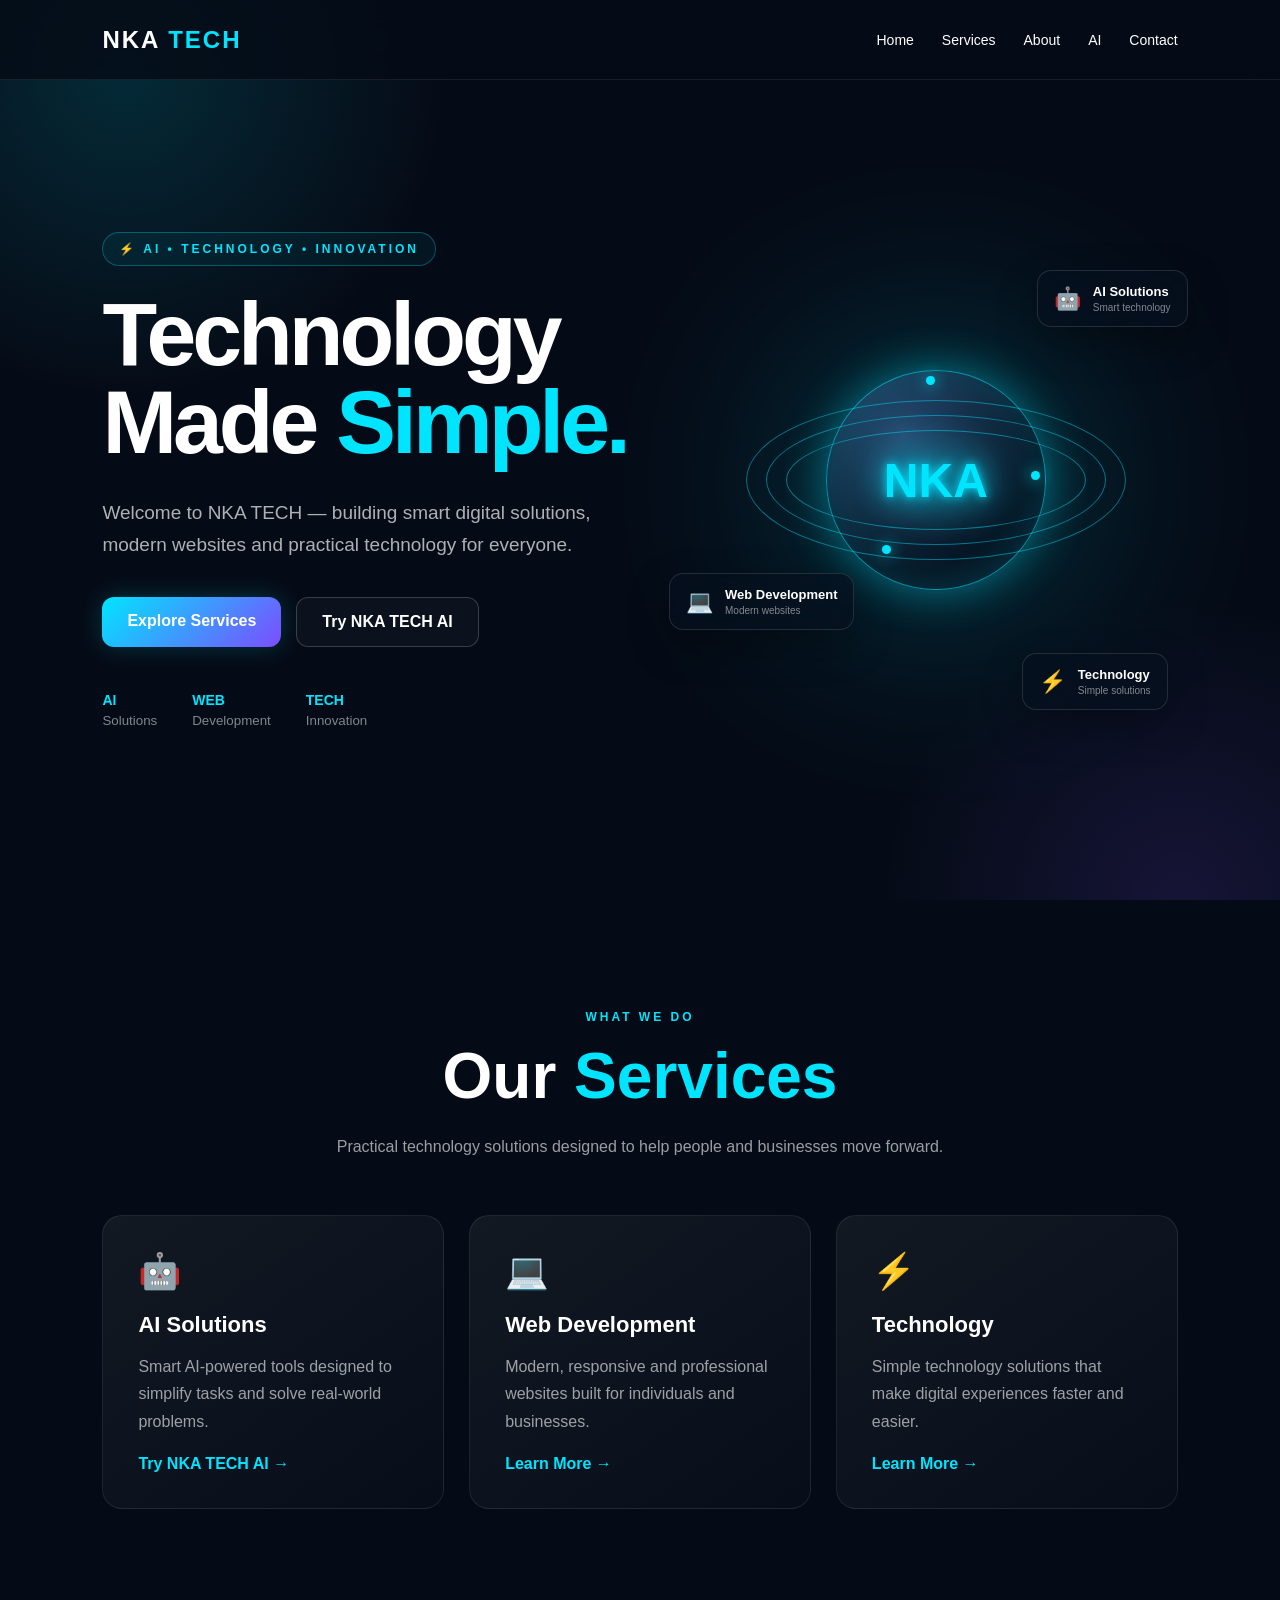
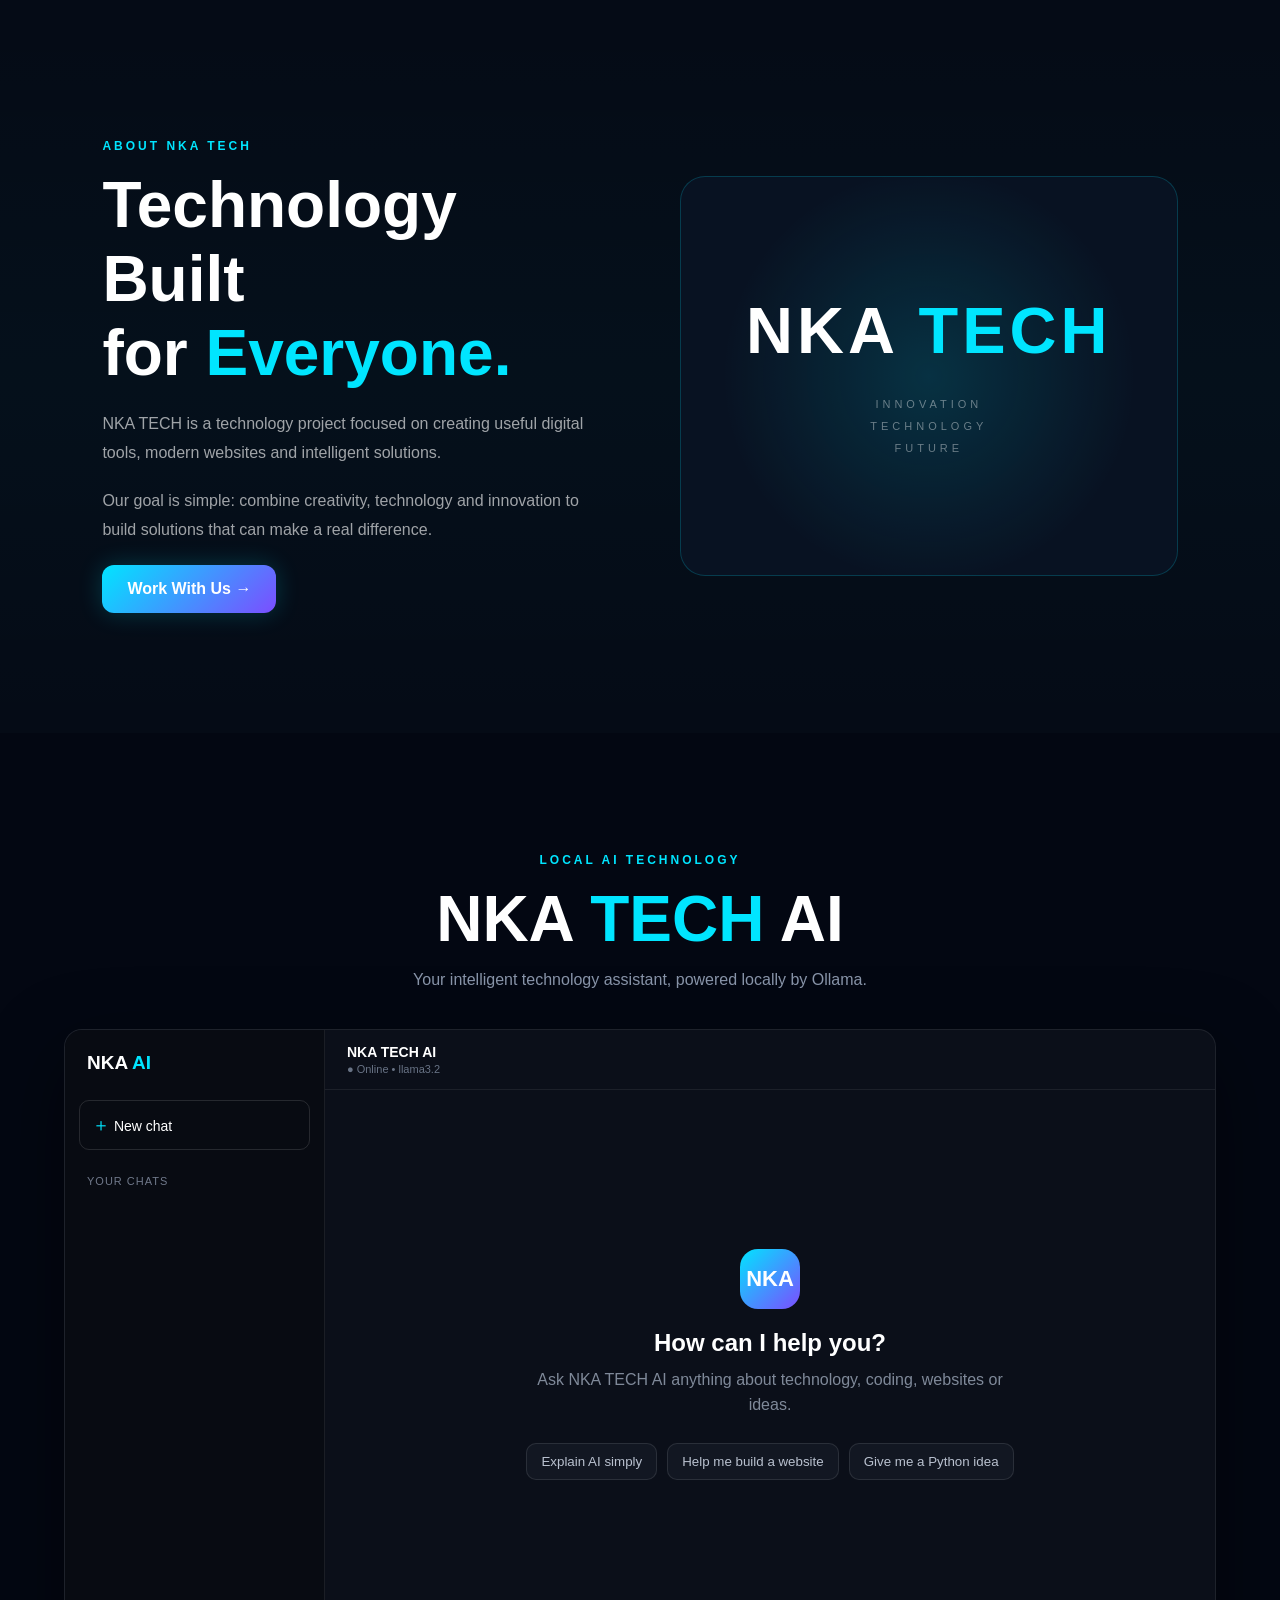
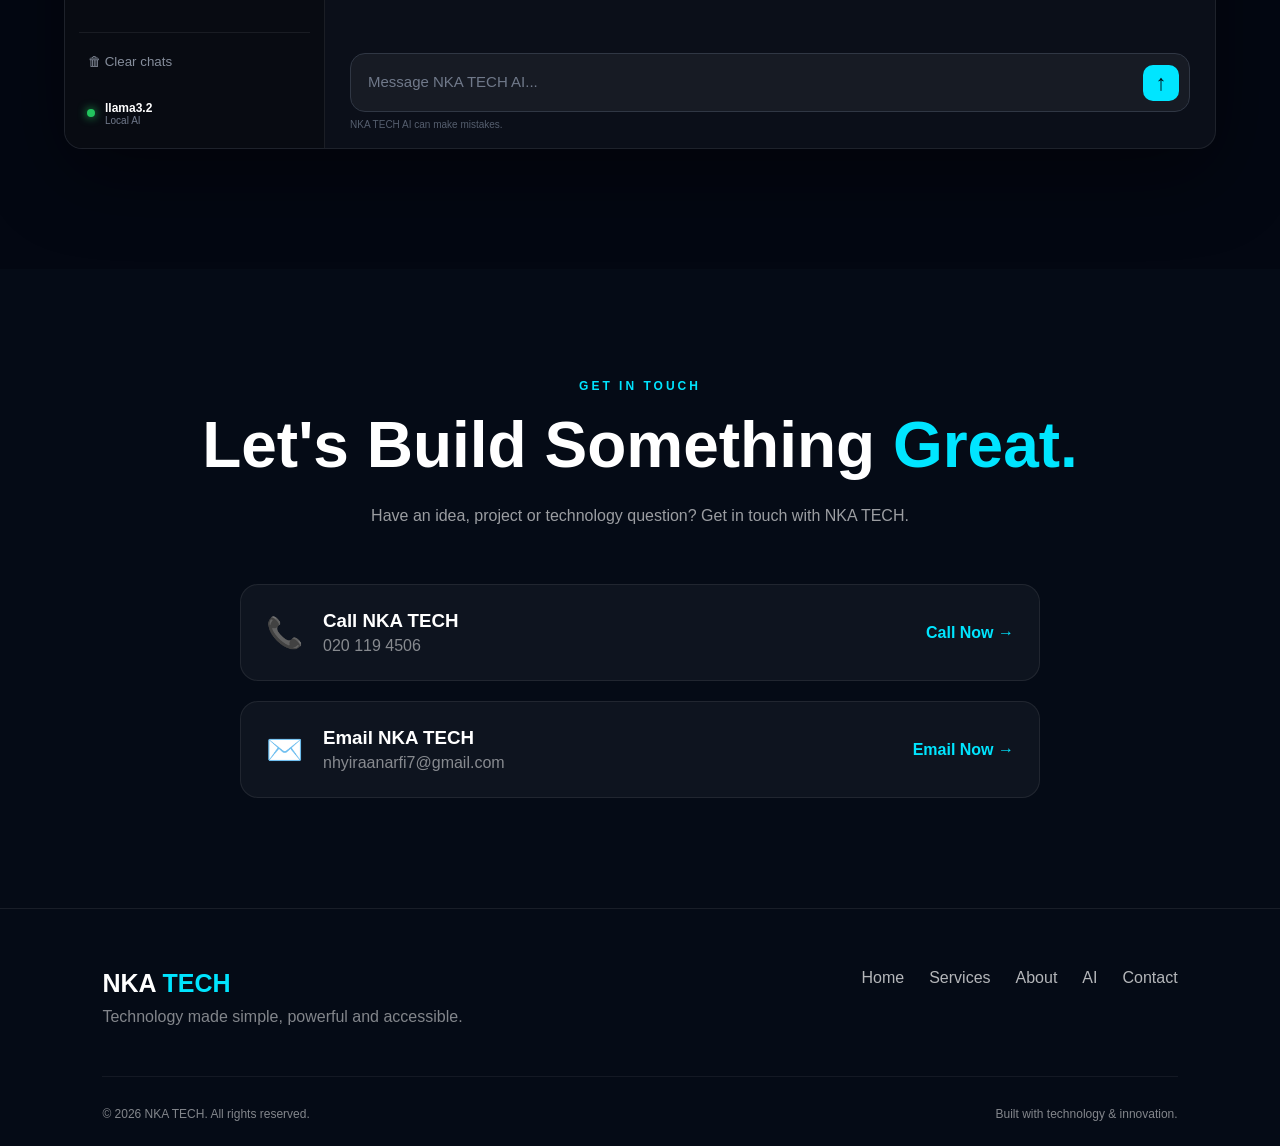
==== index.html @ e3b8e126 "Add files via upload" ====
<!DOCTYPE html>
<html lang="en">

<head>
    <meta charset="UTF-8">
    <meta name="viewport" content="width=device-width, initial-scale=1.0">

    <title>NKA TECH</title>

    <link rel="stylesheet" href="style.css">
</head>

<body>

    <!-- ================= HEADER ================= -->

    <header>

        <div class="logo">
            NKA <span>TECH</span>
        </div>

        <nav>
            <a href="#home">Home</a>
            <a href="#services">Services</a>
            <a href="#about">About</a>
            <a href="#ai">AI</a>
            <a href="#contact">Contact</a>
        </nav>

    </header>


    <main>

        <!-- ================= HERO ================= -->

        <section id="home" class="hero">

            <div class="hero-content">

                <div class="hero-tag">
                    ⚡ AI • TECHNOLOGY • INNOVATION
                </div>

                <h1>
                    Technology<br>
                    Made <span>Simple.</span>
                </h1>

                <p>
                    Welcome to NKA TECH — building smart digital
                    solutions, modern websites and practical
                    technology for everyone.
                </p>

                <div class="hero-buttons">

                    <a href="#services" class="btn primary">
                        Explore Services
                    </a>

                    <a href="#ai" class="btn secondary">
                        Try NKA TECH AI
                    </a>

                </div>

                <div class="hero-stats">

                    <div>
                        <strong>AI</strong>
                        <small>Solutions</small>
                    </div>

                    <div>
                        <strong>WEB</strong>
                        <small>Development</small>
                    </div>

                    <div>
                        <strong>TECH</strong>
                        <small>Innovation</small>
                    </div>

                </div>

            </div>


            <!-- FUTURISTIC VISUAL -->

            <div class="hero-visual">

                <div class="glow"></div>

                <div class="tech-orb">

                    <div class="orb-core">
                        NKA
                    </div>

                    <div class="orb-ring ring-one"></div>
                    <div class="orb-ring ring-two"></div>
                    <div class="orb-ring ring-three"></div>

                    <div class="orb-dot dot-one"></div>
                    <div class="orb-dot dot-two"></div>
                    <div class="orb-dot dot-three"></div>

                </div>


                <div class="floating-card card-one">

                    <span>🤖</span>

                    <div>
                        <strong>AI Solutions</strong>
                        <small>Smart technology</small>
                    </div>

                </div>


                <div class="floating-card card-two">

                    <span>💻</span>

                    <div>
                        <strong>Web Development</strong>
                        <small>Modern websites</small>
                    </div>

                </div>


                <div class="floating-card card-three">

                    <span>⚡</span>

                    <div>
                        <strong>Technology</strong>
                        <small>Simple solutions</small>
                    </div>

                </div>

            </div>

        </section>


        <!-- ================= SERVICES ================= -->

        <section id="services" class="section">

            <p class="section-label">
                WHAT WE DO
            </p>

            <h2>
                Our <span>Services</span>
            </h2>

            <p class="section-intro">
                Practical technology solutions designed to help
                people and businesses move forward.
            </p>


            <div class="services">

                <div class="service-card">

                    <div class="service-icon">🤖</div>

                    <h3>AI Solutions</h3>

                    <p>
                        Smart AI-powered tools designed to simplify
                        tasks and solve real-world problems.
                    </p>

                    <a href="#ai">
                        Try NKA TECH AI →
                    </a>

                </div>


                <div class="service-card">

                    <div class="service-icon">💻</div>

                    <h3>Web Development</h3>

                    <p>
                        Modern, responsive and professional websites
                        built for individuals and businesses.
                    </p>

                    <a href="#contact">
                        Learn More →
                    </a>

                </div>


                <div class="service-card">

                    <div class="service-icon">⚡</div>

                    <h3>Technology</h3>

                    <p>
                        Simple technology solutions that make digital
                        experiences faster and easier.
                    </p>

                    <a href="#contact">
                        Learn More →
                    </a>

                </div>

            </div>

        </section>


        <!-- ================= ABOUT ================= -->

        <section id="about" class="about-section">

            <div class="about-content">

                <div class="about-text">

                    <p class="section-label">
                        ABOUT NKA TECH
                    </p>

                    <h2>
                        Technology Built<br>
                        for <span>Everyone.</span>
                    </h2>

                    <p>
                        NKA TECH is a technology project focused on
                        creating useful digital tools, modern websites
                        and intelligent solutions.
                    </p>

                    <p>
                        Our goal is simple: combine creativity,
                        technology and innovation to build solutions
                        that can make a real difference.
                    </p>

                    <a href="#contact" class="btn primary">
                        Work With Us →
                    </a>

                </div>


                <div class="about-card">

                    <div class="about-logo">
                        NKA
                        <span>TECH</span>
                    </div>

                    <div class="about-lines">
                        INNOVATION<br>
                        TECHNOLOGY<br>
                        FUTURE
                    </div>

                </div>

            </div>

        </section>


        <!-- ================= AI ================= -->

        <section id="ai" class="ai-section">

            <div class="ai-header">

                <p class="section-label">
                    LOCAL AI TECHNOLOGY
                </p>

                <h2>
                    NKA <span>TECH</span> AI
                </h2>

                <p>
                    Your intelligent technology assistant,
                    powered locally by Ollama.
                </p>

            </div>


            <div class="ai-app">


                <!-- SIDEBAR -->

                <aside class="chat-sidebar" id="chat-sidebar">

                    <div class="sidebar-top">

                        <div class="sidebar-logo">
                            NKA <span>AI</span>
                        </div>

                        <button id="new-chat" class="new-chat">
                            <span>＋</span>
                            New chat
                        </button>

                    </div>


                    <div class="chat-history-title">
                        Your chats
                    </div>

                    <div id="chat-history" class="chat-history">
                    </div>


                    <div class="sidebar-bottom">

                        <button id="clear-chats" class="sidebar-button">
                            🗑 Clear chats
                        </button>

                        <div class="model-status">

                            <span class="status-dot"></span>

                            <div>
                                <strong>llama3.2</strong>
                                <small>Local AI</small>
                            </div>

                        </div>

                    </div>

                </aside>


                <!-- CHAT AREA -->

                <div class="chat-area">


                    <!-- CHAT HEADER -->

                    <div class="chat-header">

                        <button id="mobile-menu" class="mobile-menu">
                            ☰
                        </button>

                        <div>

                            <strong>
                                NKA TECH AI
                            </strong>

                            <small>
                                ● Online • llama3.2
                            </small>

                        </div>

                    </div>


                    <!-- MESSAGES -->

                    <div id="chat-messages" class="chat-messages">

                        <div class="welcome-screen">

                            <div class="welcome-logo">
                                NKA
                            </div>

                            <h3>
                                How can I help you?
                            </h3>

                            <p>
                                Ask NKA TECH AI anything about
                                technology, coding, websites or ideas.
                            </p>

                            <div class="suggestions">

                                <button>
                                    Explain AI simply
                                </button>

                                <button>
                                    Help me build a website
                                </button>

                                <button>
                                    Give me a Python idea
                                </button>

                            </div>

                        </div>

                    </div>


                    <!-- INPUT -->

                    <div class="chat-input-wrapper">

                        <div class="chat-input-box">

                            <textarea
                                id="ai-input"
                                rows="1"
                                placeholder="Message NKA TECH AI..."
                                autocomplete="off"
                            ></textarea>

                            <button
                                id="send-ai"
                                class="send-button"
                                title="Send"
                            >
                                ↑
                            </button>

                        </div>

                        <div class="input-footer">

                            <span>
                                NKA TECH AI can make mistakes.
                            </span>

                            <button
                                id="stop-ai"
                                class="stop-button"
                                style="display:none;"
                            >
                                ■ Stop
                            </button>

                        </div>

                    </div>

                </div>

            </div>

        </section>


        <!-- ================= CONTACT ================= -->

        <section id="contact" class="contact-section">

            <p class="section-label">
                GET IN TOUCH
            </p>

            <h2>
                Let's Build Something <span>Great.</span>
            </h2>

            <p class="section-intro">
                Have an idea, project or technology question?
                Get in touch with NKA TECH.
            </p>


            <div class="contact-container">

                <div class="contact-card">

                    <div class="contact-icon">
                        📞
                    </div>

                    <div>
                        <h3>Call NKA TECH</h3>
                        <p>020 119 4506</p>
                    </div>

                    <a href="tel:0201194506">
                        Call Now →
                    </a>

                </div>


                <div class="contact-card">

                    <div class="contact-icon">
                        ✉️
                    </div>

                    <div>
                        <h3>Email NKA TECH</h3>
                        <p>nhyiraanarfi7@gmail.com</p>
                    </div>

                    <a href="mailto:nhyiraanarfi7@gmail.com">
                        Email Now →
                    </a>

                </div>

            </div>

        </section>

    </main>


    <!-- ================= FOOTER ================= -->

    <footer>

        <div class="footer-content">

            <div>

                <h2>
                    NKA <span>TECH</span>
                </h2>

                <p>
                    Technology made simple, powerful and accessible.
                </p>

            </div>


            <div class="footer-links">

                <a href="#home">Home</a>
                <a href="#services">Services</a>
                <a href="#about">About</a>
                <a href="#ai">AI</a>
                <a href="#contact">Contact</a>

            </div>

        </div>


        <div class="footer-bottom">

            <p>
                © 2026 NKA TECH. All rights reserved.
            </p>

            <p>
                Built with technology & innovation.
            </p>

        </div>

    </footer>


    <script src="script.js"></script>

</body>

</html>
---- style.css ----
* {
    margin: 0;
    padding: 0;
    box-sizing: border-box;
}

html {
    scroll-behavior: smooth;
}

body {
    font-family: Arial, Helvetica, sans-serif;
    background: #050b16;
    color: white;
    overflow-x: hidden;
}

header {
    height: 80px;
    padding: 0 8%;
    display: flex;
    align-items: center;
    justify-content: space-between;
    position: fixed;
    top: 0;
    left: 0;
    right: 0;
    z-index: 1000;
    background: rgba(5, 11, 22, .82);
    backdrop-filter: blur(15px);
    border-bottom: 1px solid rgba(255,255,255,.08);
}

.logo {
    font-size: 24px;
    font-weight: 900;
    letter-spacing: 2px;
}

.logo span,
footer span {
    color: #00e5ff;
}

nav {
    display: flex;
    gap: 28px;
}

nav a {
    color: white;
    text-decoration: none;
    font-size: 14px;
    transition: .3s;
}

nav a:hover {
    color: #00e5ff;
}


/* HERO */

.hero {
    min-height: 100vh;
    padding: 130px 8% 70px;
    display: flex;
    align-items: center;
    justify-content: space-between;
    gap: 50px;
    position: relative;
    overflow: hidden;
}

.hero::before {
    content: "";
    position: absolute;
    width: 650px;
    height: 650px;
    background: radial-gradient(
        circle,
        rgba(0,229,255,.14),
        transparent 70%
    );
    top: -250px;
    left: -200px;
    animation: backgroundMove 8s ease-in-out infinite alternate;
}

.hero::after {
    content: "";
    position: absolute;
    width: 600px;
    height: 600px;
    background: radial-gradient(
        circle,
        rgba(124,77,255,.14),
        transparent 70%
    );
    bottom: -300px;
    right: -200px;
}

@keyframes backgroundMove {
    to {
        transform: translate(70px,50px);
    }
}

.hero-content {
    max-width: 650px;
    position: relative;
    z-index: 10;
}

.hero-tag {
    display: inline-block;
    padding: 9px 16px;
    border: 1px solid rgba(0,229,255,.3);
    border-radius: 30px;
    background: rgba(0,229,255,.05);
    color: #00e5ff;
    font-size: 12px;
    font-weight: bold;
    letter-spacing: 3px;
    margin-bottom: 25px;
}

.hero h1 {
    font-size: clamp(50px,7vw,90px);
    line-height: .98;
    letter-spacing: -4px;
    margin-bottom: 30px;
}

.hero h1 span,
.section h2 span,
.about-text h2 span,
.contact-section h2 span {
    color: #00e5ff;
}

.hero-content > p {
    max-width: 560px;
    font-size: 19px;
    line-height: 1.7;
    color: rgba(255,255,255,.68);
    margin-bottom: 35px;
}

.hero-buttons {
    display: flex;
    gap: 15px;
}

.btn {
    display: inline-block;
    padding: 15px 25px;
    border-radius: 12px;
    text-decoration: none;
    font-weight: bold;
    transition: .3s;
}

.btn.primary {
    color: white;
    background: linear-gradient(135deg,#00e5ff,#7c4dff);
    box-shadow: 0 0 25px rgba(0,229,255,.2);
}

.btn.secondary {
    color: white;
    border: 1px solid rgba(255,255,255,.18);
    background: rgba(255,255,255,.03);
}

.btn:hover {
    transform: translateY(-4px);
}

.hero-stats {
    display: flex;
    gap: 35px;
    margin-top: 45px;
}

.hero-stats div {
    display: flex;
    flex-direction: column;
    gap: 5px;
}

.hero-stats strong {
    color: #00e5ff;
    font-size: 14px;
}

.hero-stats small {
    color: rgba(255,255,255,.5);
}


/* HERO VISUAL */

.hero-visual {
    width: 500px;
    height: 500px;
    position: relative;
    display: flex;
    align-items: center;
    justify-content: center;
    z-index: 5;
}

.glow {
    position: absolute;
    width: 300px;
    height: 300px;
    border-radius: 50%;
    background: #00e5ff;
    filter: blur(100px);
    opacity: .2;
    animation: glowPulse 4s ease-in-out infinite;
}

@keyframes glowPulse {
    50% {
        transform: scale(1.15);
        opacity: .3;
    }
}

.tech-orb {
    width: 220px;
    height: 220px;
    border-radius: 50%;
    position: relative;
    display: flex;
    align-items: center;
    justify-content: center;
    background: radial-gradient(circle at 35% 30%,#294a72,#07111f 65%);
    border: 1px solid rgba(0,229,255,.6);
    box-shadow:
        0 0 45px rgba(0,229,255,.45),
        inset 0 0 50px rgba(0,229,255,.2);
    animation: orbFloat 5s ease-in-out infinite;
}

@keyframes orbFloat {
    50% {
        transform: translateY(-15px);
    }
}

.orb-core {
    font-size: 48px;
    font-weight: 900;
    color: #00e5ff;
    text-shadow:
        0 0 10px #00e5ff,
        0 0 30px #00e5ff,
        0 0 60px #00e5ff;
}

.orb-ring {
    position: absolute;
    border: 1px solid rgba(0,229,255,.45);
    border-radius: 50%;
}

.ring-one {
    width: 300px;
    height: 100px;
    animation: ringOne 8s linear infinite;
}

.ring-two {
    width: 340px;
    height: 130px;
    animation: ringOne 10s linear infinite reverse;
}

.ring-three {
    width: 380px;
    height: 160px;
    animation: ringOne 12s linear infinite;
}

@keyframes ringOne {
    from {
        transform: rotate(0deg) rotateX(65deg);
    }
    to {
        transform: rotate(360deg) rotateX(65deg);
    }
}

.orb-dot {
    position: absolute;
    width: 9px;
    height: 9px;
    border-radius: 50%;
    background: #00e5ff;
    box-shadow: 0 0 15px #00e5ff;
}

.dot-one {
    top: 5px;
    right: 110px;
}

.dot-two {
    bottom: 35px;
    left: 55px;
}

.dot-three {
    top: 100px;
    right: 5px;
}

.floating-card {
    position: absolute;
    display: flex;
    align-items: center;
    gap: 12px;
    padding: 13px 16px;
    border-radius: 14px;
    background: rgba(7,17,31,.7);
    border: 1px solid rgba(255,255,255,.12);
    backdrop-filter: blur(15px);
    box-shadow: 0 15px 40px rgba(0,0,0,.3);
    animation: cardFloat 4s ease-in-out infinite;
}

.floating-card span {
    font-size: 22px;
}

.floating-card div {
    display: flex;
    flex-direction: column;
    gap: 3px;
}

.floating-card strong {
    font-size: 13px;
}

.floating-card small {
    color: rgba(255,255,255,.5);
    font-size: 10px;
}

.card-one {
    top: 40px;
    right: -10px;
}

.card-two {
    left: -25px;
    bottom: 100px;
    animation-delay: 1s;
}

.card-three {
    right: 10px;
    bottom: 20px;
    animation-delay: 2s;
}

@keyframes cardFloat {
    50% {
        transform: translateY(-10px);
    }
}


/* GENERAL SECTIONS */

.section,
.contact-section {
    padding: 110px 8%;
    text-align: center;
}

.section-label {
    color: #00e5ff;
    font-size: 12px;
    font-weight: bold;
    letter-spacing: 3px;
}

.section h2,
.about-text h2,
.contact-section h2 {
    font-size: clamp(40px,5vw,65px);
    margin: 15px 0 20px;
}

.section-intro {
    max-width: 650px;
    margin: 0 auto 55px;
    color: rgba(255,255,255,.6);
    line-height: 1.7;
}


/* SERVICES */

.services {
    display: grid;
    grid-template-columns: repeat(3,1fr);
    gap: 25px;
    max-width: 1100px;
    margin: auto;
}

.service-card {
    text-align: left;
    padding: 35px;
    border-radius: 20px;
    background: linear-gradient(
        145deg,
        rgba(255,255,255,.06),
        rgba(255,255,255,.015)
    );
    border: 1px solid rgba(255,255,255,.08);
    transition: .4s;
}

.service-card:hover {
    transform: translateY(-10px);
    border-color: rgba(0,229,255,.4);
    box-shadow: 0 20px 50px rgba(0,229,255,.08);
}

.service-icon {
    font-size: 35px;
    margin-bottom: 20px;
}

.service-card h3 {
    font-size: 22px;
    margin-bottom: 15px;
}

.service-card p {
    color: rgba(255,255,255,.6);
    line-height: 1.7;
    margin-bottom: 20px;
}

.service-card a {
    color: #00e5ff;
    text-decoration: none;
    font-weight: bold;
}


/* ABOUT */

.about-section {
    padding: 120px 8%;
    background: linear-gradient(
        180deg,
        transparent,
        rgba(0,229,255,.025),
        transparent
    );
}

.about-content {
    max-width: 1100px;
    margin: auto;
    display: grid;
    grid-template-columns: 1fr 1fr;
    gap: 80px;
    align-items: center;
}

.about-text > p:not(.section-label) {
    color: rgba(255,255,255,.62);
    line-height: 1.8;
    margin-bottom: 20px;
}

.about-card {
    height: 400px;
    border-radius: 25px;
    display: flex;
    flex-direction: column;
    align-items: center;
    justify-content: center;
    text-align: center;
    background:
        radial-gradient(
            circle,
            rgba(0,229,255,.15),
            transparent 65%
        ),
        #081222;
    border: 1px solid rgba(0,229,255,.2);
}

.about-logo {
    font-size: 65px;
    font-weight: 900;
    letter-spacing: 4px;
}

.about-logo span {
    color: #00e5ff;
}

.about-lines {
    margin-top: 25px;
    font-size: 11px;
    letter-spacing: 4px;
    line-height: 2;
    color: rgba(255,255,255,.4);
}


/* ================= AI ================= */

.ai-section {
    padding: 120px 5%;
    background: #030712;
}

.ai-header {
    text-align: center;
    margin-bottom: 40px;
}

.ai-header h2 {
    font-size: clamp(40px,5vw,65px);
    margin: 15px 0;
}

.ai-header h2 span {
    color: #00e5ff;
}

.ai-header p:last-child {
    color: #8995aa;
}


/* AI APP */

.ai-app {
    max-width: 1250px;
    height: 720px;
    margin: auto;
    display: flex;
    overflow: hidden;
    border: 1px solid rgba(255,255,255,.08);
    border-radius: 18px;
    background: #0b0f19;
    box-shadow: 0 25px 80px rgba(0,0,0,.45);
}


/* SIDEBAR */

.chat-sidebar {
    width: 260px;
    flex-shrink: 0;
    background: #080b12;
    border-right: 1px solid rgba(255,255,255,.08);
    display: flex;
    flex-direction: column;
    padding: 14px;
}

.sidebar-top {
    display: flex;
    flex-direction: column;
    gap: 18px;
}

.sidebar-logo {
    font-size: 19px;
    font-weight: 800;
    padding: 8px;
}

.sidebar-logo span {
    color: #00e5ff;
}

.new-chat {
    width: 100%;
    padding: 12px;
    border: 1px solid rgba(255,255,255,.12);
    border-radius: 10px;
    background: transparent;
    color: white;
    cursor: pointer;
    text-align: left;
    font-size: 14px;
    transition: .2s;
}

.new-chat:hover {
    background: rgba(255,255,255,.07);
}

.new-chat span {
    color: #00e5ff;
    font-size: 18px;
}

.chat-history-title {
    margin: 25px 8px 10px;
    color: #70798b;
    font-size: 11px;
    text-transform: uppercase;
    letter-spacing: 1px;
}

.chat-history {
    flex: 1;
    overflow-y: auto;
}

.history-item {
    padding: 11px;
    margin-bottom: 4px;
    border-radius: 8px;
    cursor: pointer;
    display: flex;
    justify-content: space-between;
    gap: 5px;
    font-size: 13px;
    color: #c5cad4;
}

.history-item:hover,
.history-item.active {
    background: #171c27;
    color: white;
}

.history-title {
    white-space: nowrap;
    overflow: hidden;
    text-overflow: ellipsis;
}

.delete-chat {
    border: 0;
    background: transparent;
    color: #6d7482;
    cursor: pointer;
}

.delete-chat:hover {
    color: #ff5d6c;
}

.sidebar-bottom {
    border-top: 1px solid rgba(255,255,255,.07);
    padding-top: 12px;
}

.sidebar-button {
    width: 100%;
    padding: 9px;
    border: 0;
    background: transparent;
    color: #858d9b;
    text-align: left;
    cursor: pointer;
    border-radius: 8px;
}

.sidebar-button:hover {
    background: rgba(255,255,255,.05);
    color: white;
}

.model-status {
    display: flex;
    gap: 10px;
    align-items: center;
    margin-top: 15px;
    padding: 8px;
}

.status-dot {
    width: 8px;
    height: 8px;
    border-radius: 50%;
    background: #22c55e;
    box-shadow: 0 0 10px #22c55e;
}

.model-status div {
    display: flex;
    flex-direction: column;
}

.model-status strong {
    font-size: 12px;
}

.model-status small {
    color: #70798b;
    font-size: 10px;
}


/* CHAT AREA */

.chat-area {
    flex: 1;
    min-width: 0;
    display: flex;
    flex-direction: column;
}

.chat-header {
    height: 60px;
    padding: 0 22px;
    display: flex;
    align-items: center;
    border-bottom: 1px solid rgba(255,255,255,.07);
}

.chat-header div {
    display: flex;
    flex-direction: column;
    gap: 3px;
}

.chat-header strong {
    font-size: 14px;
}

.chat-header small {
    color: #687385;
    font-size: 11px;
}

.mobile-menu {
    display: none;
}


/* MESSAGES */

.chat-messages {
    flex: 1;
    overflow-y: auto;
    padding: 30px;
}

.welcome-screen {
    height: 100%;
    display: flex;
    align-items: center;
    justify-content: center;
    flex-direction: column;
    text-align: center;
    color: white;
}

.welcome-logo {
    width: 60px;
    height: 60px;
    display: flex;
    align-items: center;
    justify-content: center;
    border-radius: 18px;
    background: linear-gradient(135deg,#00e5ff,#7c4dff);
    font-size: 22px;
    font-weight: 900;
    margin-bottom: 20px;
}

.welcome-screen h3 {
    font-size: 24px;
    margin-bottom: 10px;
}

.welcome-screen p {
    max-width: 480px;
    color: #7f8999;
    line-height: 1.6;
}

.suggestions {
    display: flex;
    gap: 10px;
    flex-wrap: wrap;
    justify-content: center;
    margin-top: 25px;
}

.suggestions button {
    padding: 10px 14px;
    border: 1px solid rgba(255,255,255,.1);
    border-radius: 10px;
    background: #121722;
    color: #b9c1cf;
    cursor: pointer;
}

.suggestions button:hover {
    border-color: #00e5ff;
    color: white;
}


/* CHAT MESSAGES */

.message {
    display: flex;
    gap: 14px;
    max-width: 850px;
    margin: 0 auto 28px;
}

.message-avatar {
    width: 32px;
    height: 32px;
    flex-shrink: 0;
    border-radius: 9px;
    display: flex;
    align-items: center;
    justify-content: center;
    font-size: 12px;
    font-weight: bold;
}

.message.user .message-avatar {
    background: #374151;
}

.message.assistant .message-avatar {
    background: linear-gradient(135deg,#00e5ff,#7c4dff);
}

.message-content {
    flex: 1;
    min-width: 0;
    color: #e4e7ed;
    line-height: 1.7;
    white-space: pre-wrap;
    word-wrap: break-word;
}

.message.user .message-content {
    color: white;
}

.thinking {
    color: #8791a3;
}


/* INPUT */

.chat-input-wrapper {
    padding: 15px 25px 18px;
}

.chat-input-box {
    max-width: 850px;
    margin: auto;
    display: flex;
    align-items: flex-end;
    gap: 10px;
    padding: 10px;
    border: 1px solid #303744;
    border-radius: 15px;
    background: #171b24;
}

.chat-input-box:focus-within {
    border-color: #00a9bd;
}

#ai-input {
    flex: 1;
    resize: none;
    max-height: 150px;
    border: 0;
    outline: 0;
    background: transparent;
    color: white;
    font-family: inherit;
    font-size: 15px;
    line-height: 1.5;
    padding: 7px;
}

#ai-input::placeholder {
    color: #70798a;
}

.send-button {
    width: 36px;
    height: 36px;
    border: 0;
    border-radius: 10px;
    background: #00e5ff;
    color: #001018;
    font-size: 22px;
    font-weight: bold;
    cursor: pointer;
}

.send-button:hover {
    box-shadow: 0 0 18px rgba(0,229,255,.4);
}

.send-button:disabled {
    opacity: .4;
    cursor: not-allowed;
}

.input-footer {
    max-width: 850px;
    margin: 7px auto 0;
    display: flex;
    justify-content: space-between;
    color: #555e6e;
    font-size: 10px;
}

.stop-button {
    border: 0;
    background: transparent;
    color: #ff6574;
    cursor: pointer;
}


/* CONTACT */

.contact-description {
    max-width: 650px;
    margin: 0 auto 50px;
    color: rgba(255,255,255,.6);
    line-height: 1.7;
}

.contact-container {
    max-width: 800px;
    margin: auto;
    display: grid;
    gap: 20px;
}

.contact-card {
    display: flex;
    align-items: center;
    gap: 20px;
    padding: 25px;
    text-align: left;
    background: rgba(255,255,255,.04);
    border: 1px solid rgba(255,255,255,.08);
    border-radius: 18px;
}

.contact-icon {
    font-size: 30px;
}

.contact-card div:nth-child(2) {
    flex: 1;
}

.contact-card h3 {
    margin-bottom: 5px;
}

.contact-card p {
    color: rgba(255,255,255,.5);
}

.contact-card a {
    color: #00e5ff;
    text-decoration: none;
    font-weight: bold;
}


/* FOOTER */

footer {
    padding: 60px 8% 25px;
    border-top: 1px solid rgba(255,255,255,.08);
}

.footer-content {
    display: flex;
    justify-content: space-between;
    gap: 40px;
    margin-bottom: 50px;
}

footer h2 {
    font-size: 25px;
}

footer p {
    color: rgba(255,255,255,.5);
    margin-top: 10px;
}

.footer-links {
    display: flex;
    gap: 25px;
}

.footer-links a {
    color: rgba(255,255,255,.7);
    text-decoration: none;
}

.footer-links a:hover {
    color: #00e5ff;
}

.footer-bottom {
    padding-top: 20px;
    border-top: 1px solid rgba(255,255,255,.06);
    display: flex;
    justify-content: space-between;
    color: rgba(255,255,255,.35);
    font-size: 12px;
}


/* MOBILE */

@media (max-width: 900px) {

    header {
        padding: 0 5%;
    }

    nav {
        gap: 12px;
    }

    nav a {
        font-size: 11px;
    }

    .hero {
        flex-direction: column;
        text-align: center;
        padding: 120px 6% 60px;
    }

    .hero-content > p {
        margin-left: auto;
        margin-right: auto;
    }

    .hero-buttons,
    .hero-stats {
        justify-content: center;
    }

    .hero-visual {
        transform: scale(.8);
    }

    .services {
        grid-template-columns: 1fr;
    }

    .about-content {
        grid-template-columns: 1fr;
    }

    .ai-app {
        height: 680px;
    }
}


@media (max-width: 650px) {

    header {
        height: 70px;
    }

    nav {
        display: none;
    }

    .hero h1 {
        font-size: 52px;
    }

    .hero-buttons {
        flex-direction: column;
    }

    .hero-buttons .btn {
        width: 100%;
    }

    .hero-visual {
        width: 100%;
        transform: scale(.62);
        margin-top: -40px;
    }

    .chat-sidebar {
        position: absolute;
        left: -270px;
        height: 680px;
        z-index: 50;
        transition: .3s;
    }

    .chat-sidebar.open {
        left: 0;
    }

    .mobile-menu {
        display: block;
        margin-right: 15px;
        border: 0;
        background: transparent;
        color: white;
        font-size: 20px;
        cursor: pointer;
    }

    .ai-app {
        position: relative;
        height: 680px;
    }

    .chat-messages {
        padding: 20px 14px;
    }

    .chat-input-wrapper {
        padding: 10px;
    }

    .footer-content {
        flex-direction: column;
    }

    .footer-links {
        flex-wrap: wrap;
    }

    .footer-bottom {
        flex-direction: column;
        gap: 10px;
    }

    .contact-card {
        flex-wrap: wrap;
    }

    .contact-card a {
        width: 100%;
    }
}/* ==============================
   NKA TECH AI FINAL FIX
============================== */

.ai-section {
    position: relative;
    z-index: 2;
}

.ai-app {
    position: relative;
    z-index: 5;
}

.chat-messages {
    overflow-y: auto;
    scrollbar-width: thin;
}

.message-content {
    display: block;
    visibility: visible;
    opacity: 1;
    color: #e4e7ed;
}

.message-content p {
    margin: 0 0 12px;
}

.message-content p:last-child {
    margin-bottom: 0;
}

.message-content strong {
    color: #ffffff;
}

.message-content code {
    background: #111827;
    padding: 2px 6px;
    border-radius: 5px;
}

.message-content pre {
    background: #050912;
    border: 1px solid rgba(255,255,255,.08);
    border-radius: 10px;
    padding: 15px;
    overflow-x: auto;
    margin: 12px 0;
}

.message-content pre code {
    background: transparent;
    padding: 0;
}

.message.assistant .message-content {
    color: #e5e7eb;
}

.message.user .message-content {
    color: #ffffff;
}

.thinking {
    color: #00e5ff !important;
    font-style: italic;
}

.chat-input-box {
    position: relative;
    z-index: 10;
}

#ai-input {
    display: block;
    visibility: visible;
    opacity: 1;
}

.send-button {
    display: flex;
    align-items: center;
    justify-content: center;
}

@media (max-width: 650px) {

    .ai-app {
        width: 100%;
        border-radius: 12px;
    }

    .chat-area {
        width: 100%;
    }

    .message {
        max-width: 100%;
    }

    .message-avatar {
        width: 30px;
        height: 30px;
    }
}
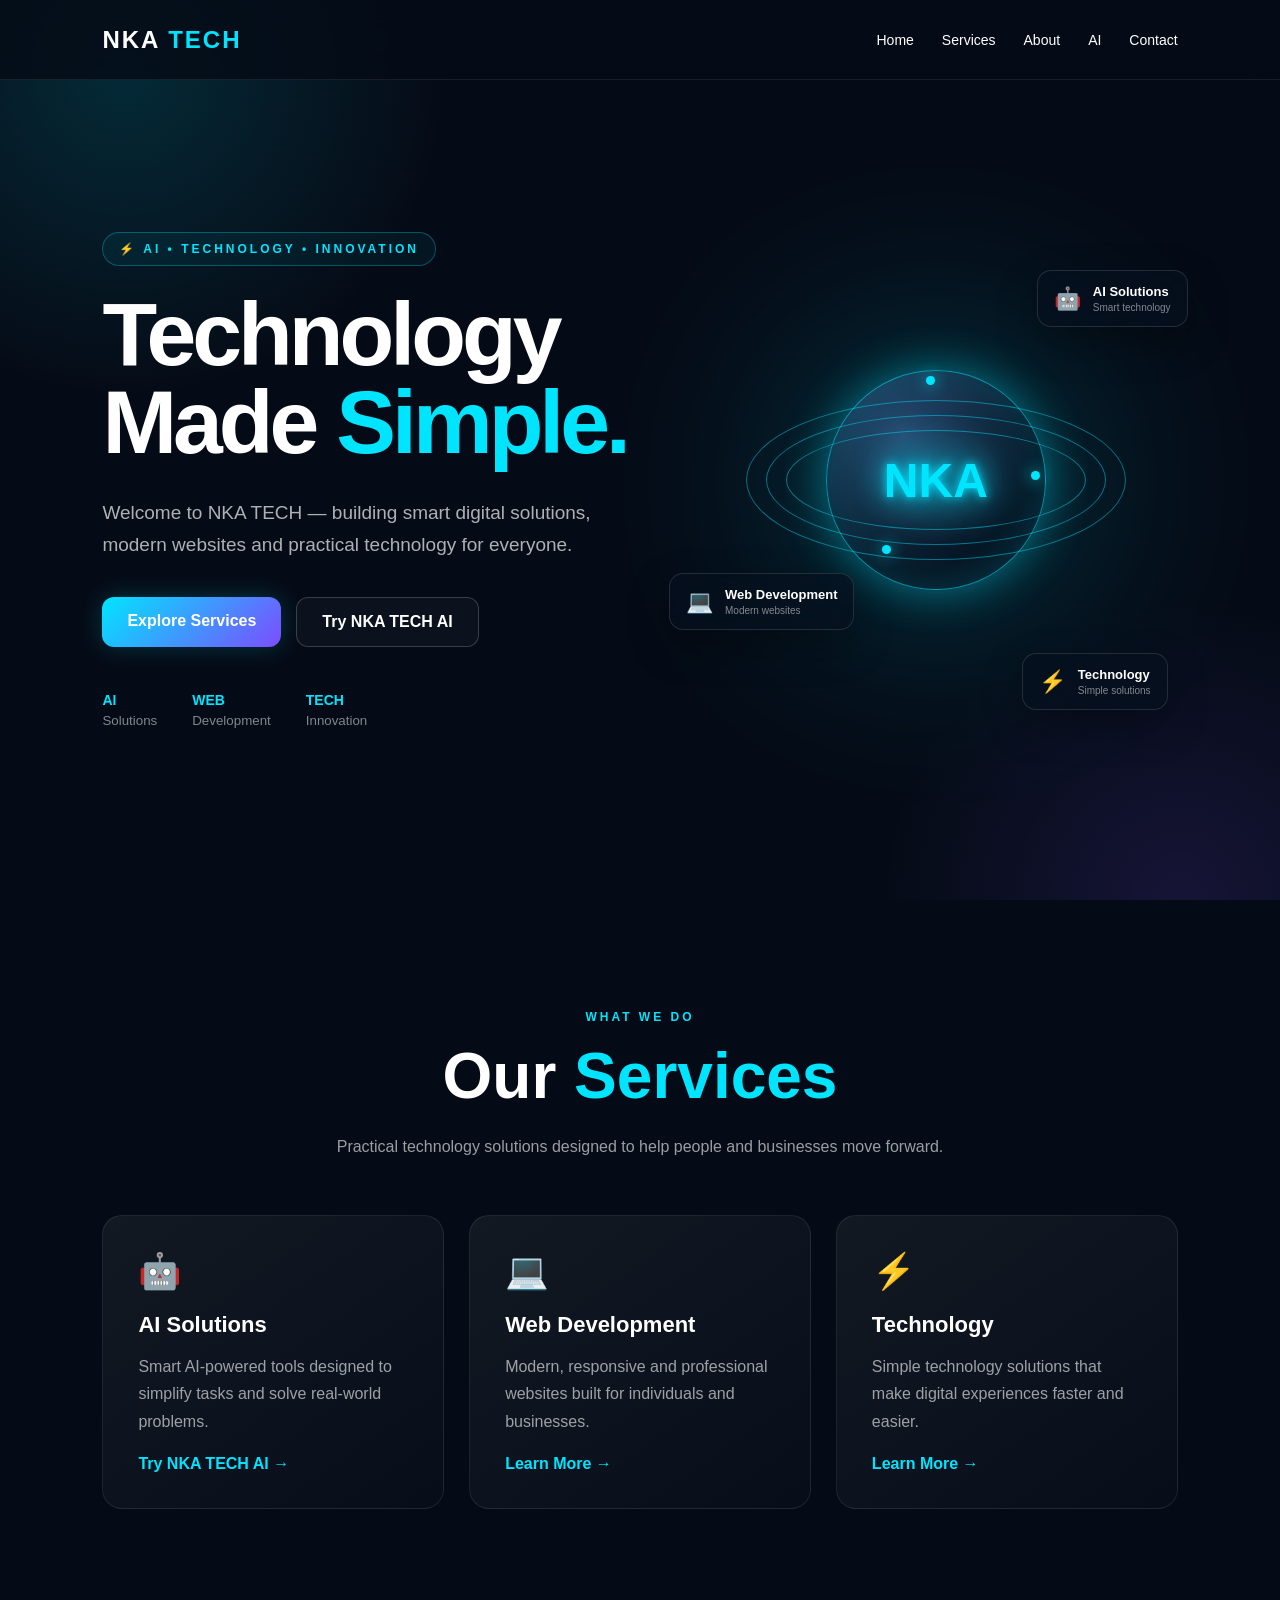
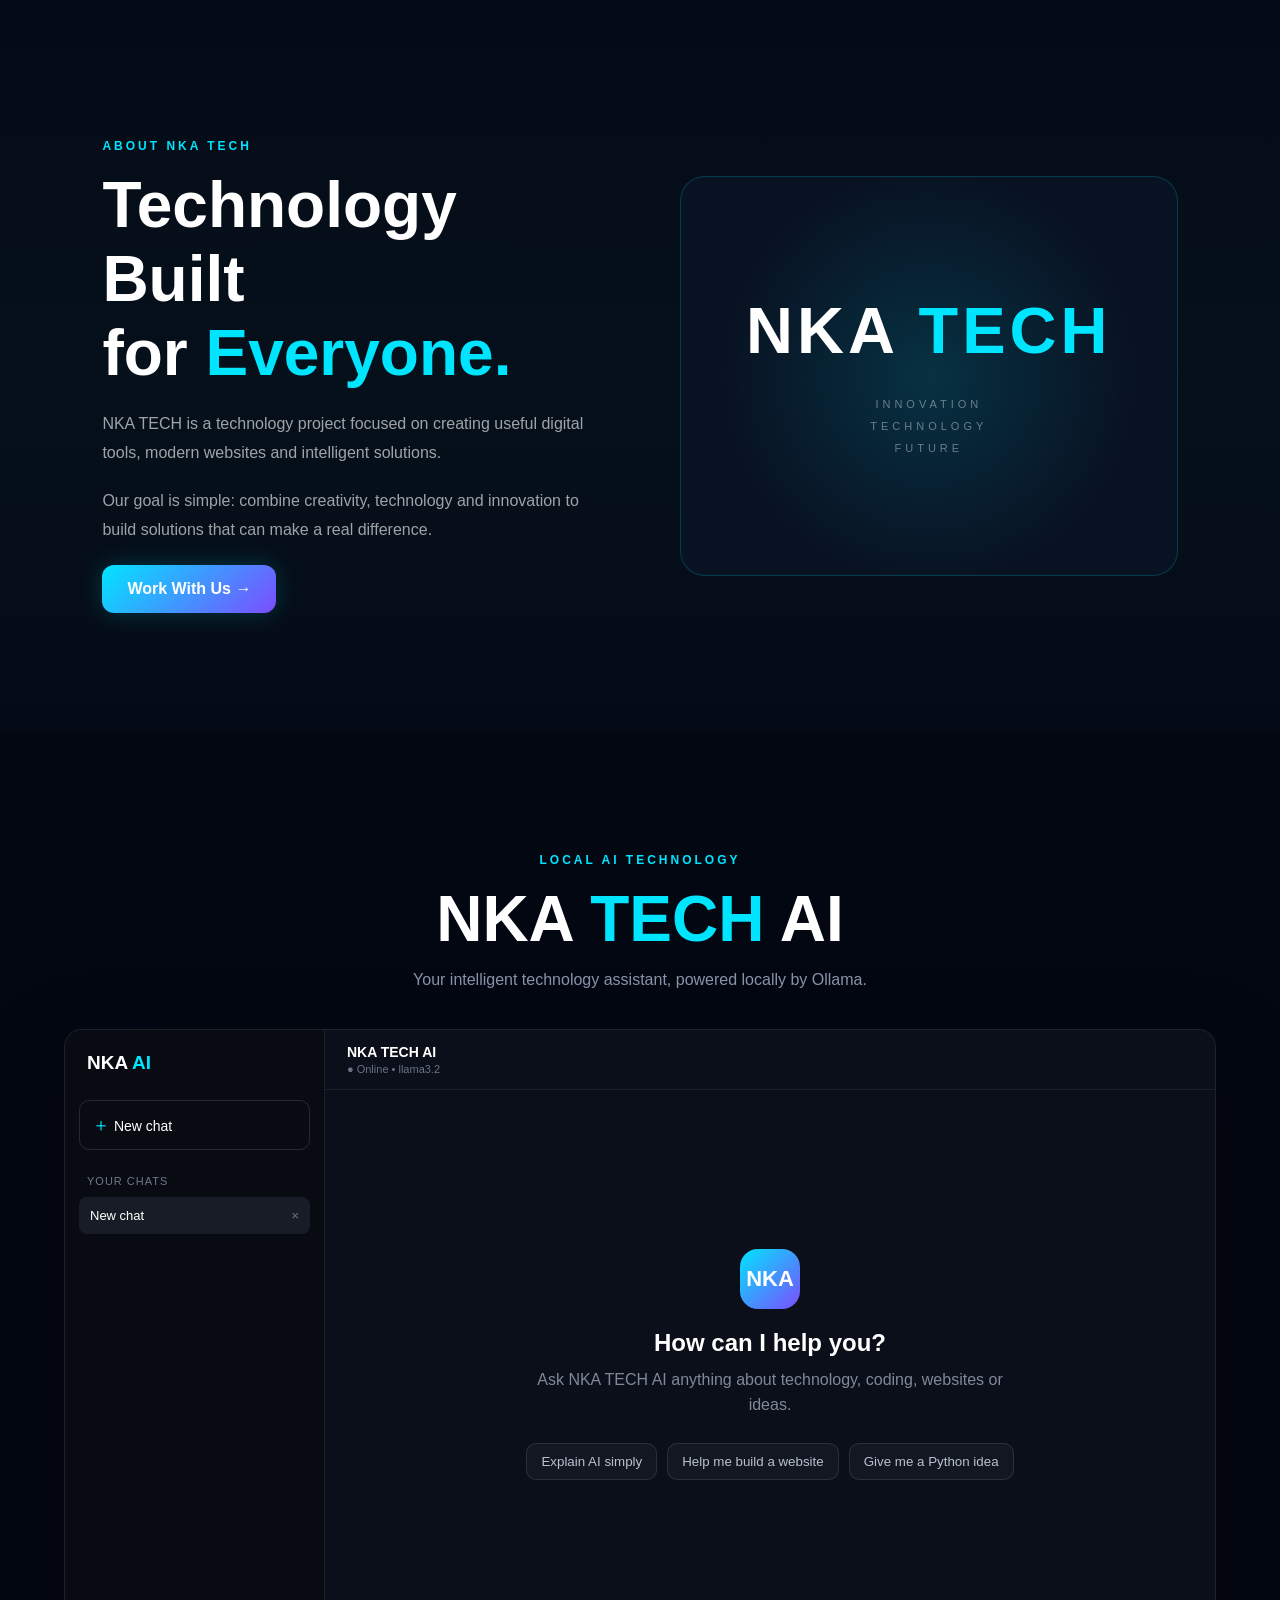
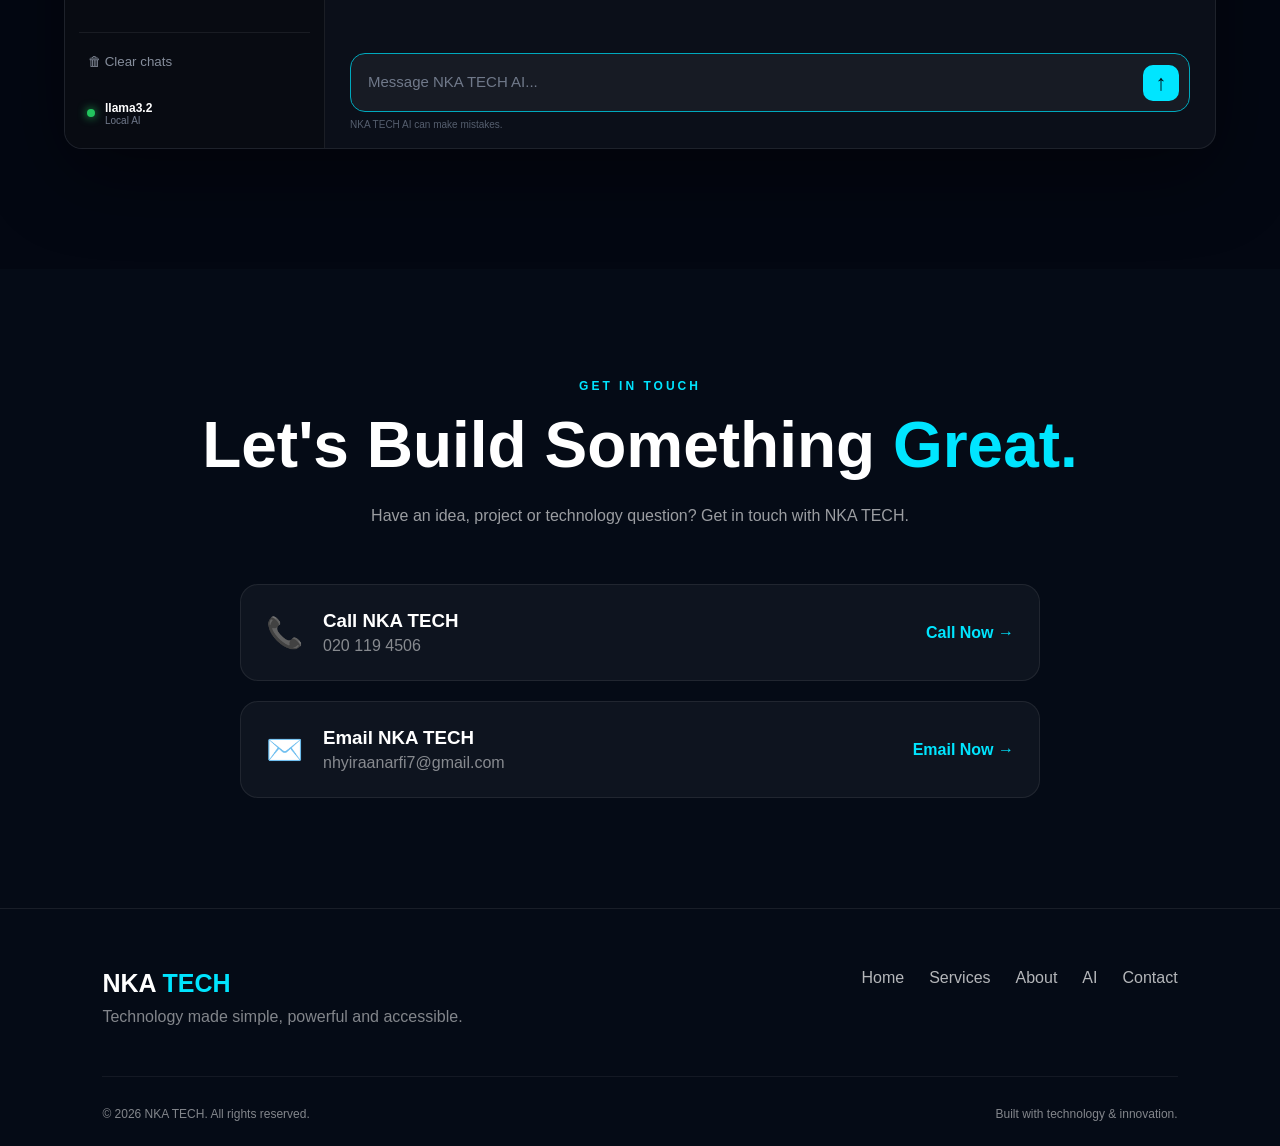
==== commit 8363b935: "Update index.html" ====
--- a/index.html
+++ b/index.html
@@ -1,16 +1,23 @@
 <!DOCTYPE html>
 <html lang="en">
-
 <head>
     <meta charset="UTF-8">
     <meta name="viewport" content="width=device-width, initial-scale=1.0">
 
-    <title>NKA TECH</title>
+    <title>NKA TECH AI</title>
+    <meta name="description" content="NKA TECH AI - Your smart AI assistant.">
+
+    <!-- Google Search Console verification -->
+    <meta name="google-site-verification" content="vGz2SOHnlGC8Lf2FOW7qlDT3jMJbGNx4FiDzziyrMN0" />
 
     <link rel="stylesheet" href="style.css">
 </head>
-
 <body>
+
+    <!-- Your existing NKA TECH website content goes here -->
+
+</body>
+</html>
 
     <!-- ================= HEADER ================= -->
 
@@ -587,4 +594,4 @@
 
 </body>
 
-</html>+</html>
